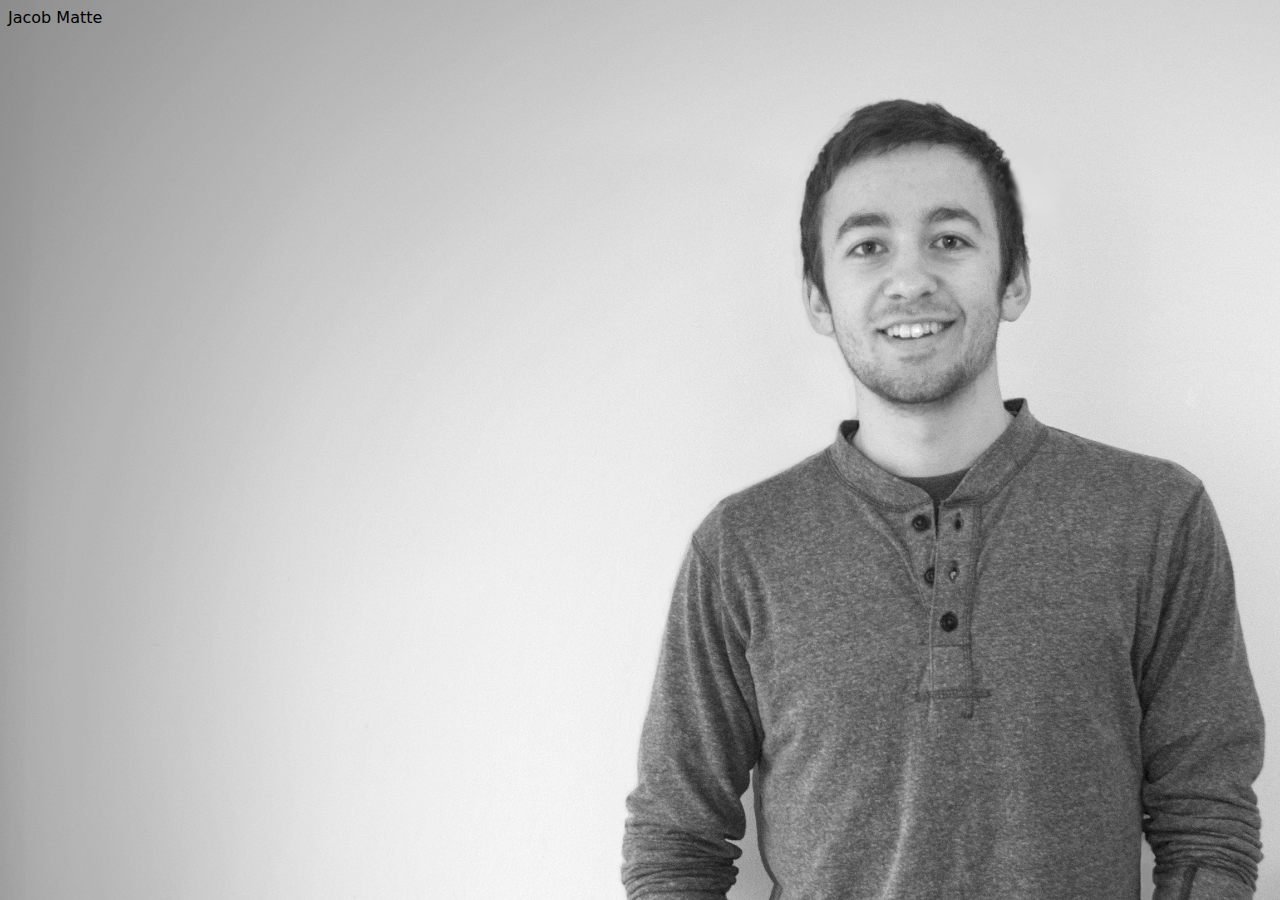
==== portfolio.html @ 139ab12e "Linked portfolio page to index page" ====
<!doctype html>
<html>
<head>
	<meta charset="UTF-8">
	<title>Responsive Portfolio Page</title>
	<link href="css/general.css" rel="stylesheet">
</head>

<body>
	
	<header><a href="index.html">Jacob Matte</a></header>
	
</body>
</html>
---- css/general.css ----
@charset "UTF-8";
/* CSS Document */

body {
	font-family: "Lucida Grande", "Lucida Sans Unicode", "Lucida Sans", "DejaVu Sans", Verdana, sans-serif;
}

article {
	padding: .25em;
}

h1 {
	font-size: 2em;
	margin: .5em 0;
}

figure {
	margin: 0;
}

.photo {
	width: 100%;
}

p {
	font-size: .85em;
	line-height: 1.5em;
}

a,
a:link,
a:visited {
	font-size: 1em;
	color: #000;
	text-decoration: none;
}

a:hover,
a:focus,
a:active {
	color: #333;
}

.social {
	margin-top: .5em;
	margin-right: .3em;
}

@media only screen and (min-width: 30em) {
	
	article {
		padding: 1em;
	}
}

	
@media only screen and (min-width: 40em) {
	
	body {
		background-image: url(../images/jmphoto3.jpg);
		background-repeat: no-repeat;
		background-size: 100%;
	}
	
	article {
		padding: 2em;
	}
	
	figure {
		display: none;
	}
	
	p {
		max-width: 40%;
		line-height: 1.75em;
	}
}

@media only screen and (min-width: 62em) {
	article {
		padding: 4em;
	}
	
	h1 {
		font-size: 3em;
	}
	
	p {
		font-size: 1em;
		max-width: 45%;
	}
	
	.social {
		margin-top: .75em;	
	}
}

@media only screen and (min-width: 80em) {
	article {
		padding: 5em;
	}
}

@media only screen and (min-width: 100em) {	
	article {
		padding: 6em;
	}
	
	h1 {
		font-size: 3.5em;
	}
	
	p {
		font-size: 1.25em;	
		max-width: 45%;
	}
	
	.social {
		margin-top: 1em;
	}
}
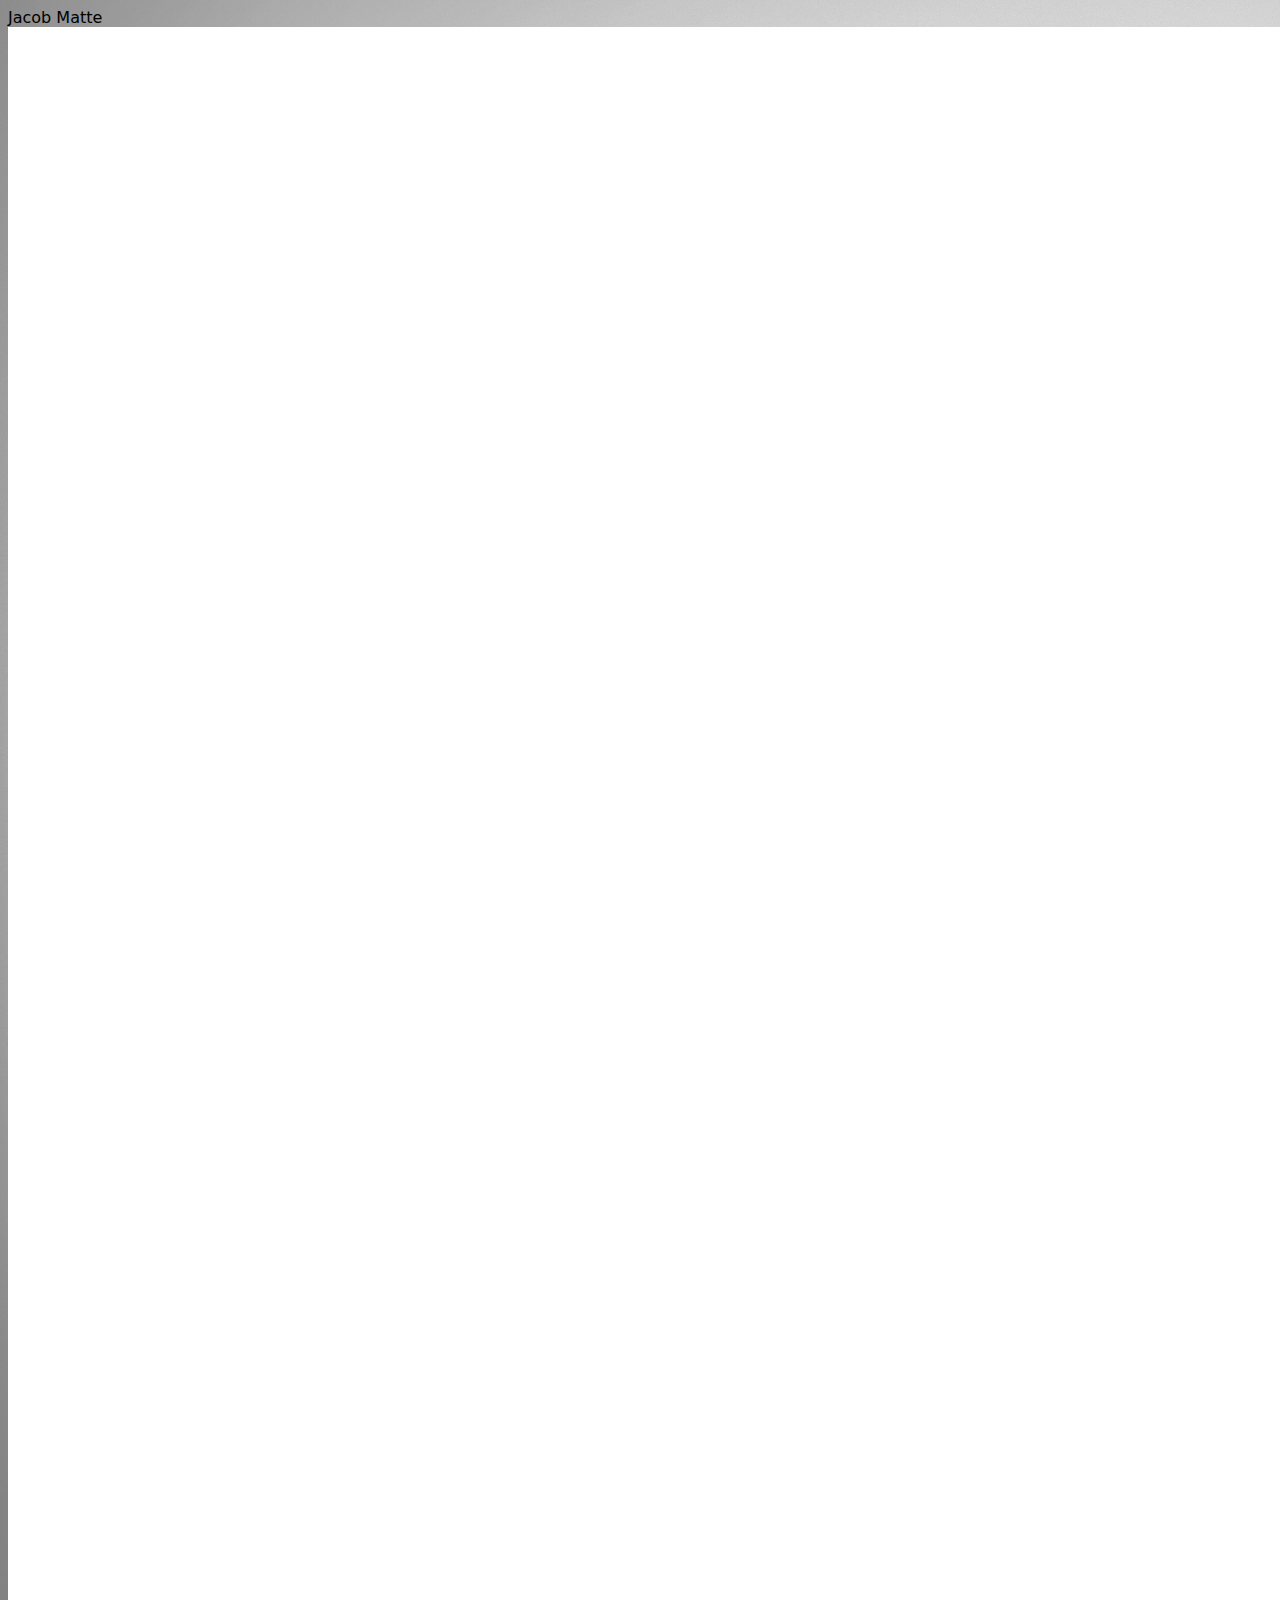
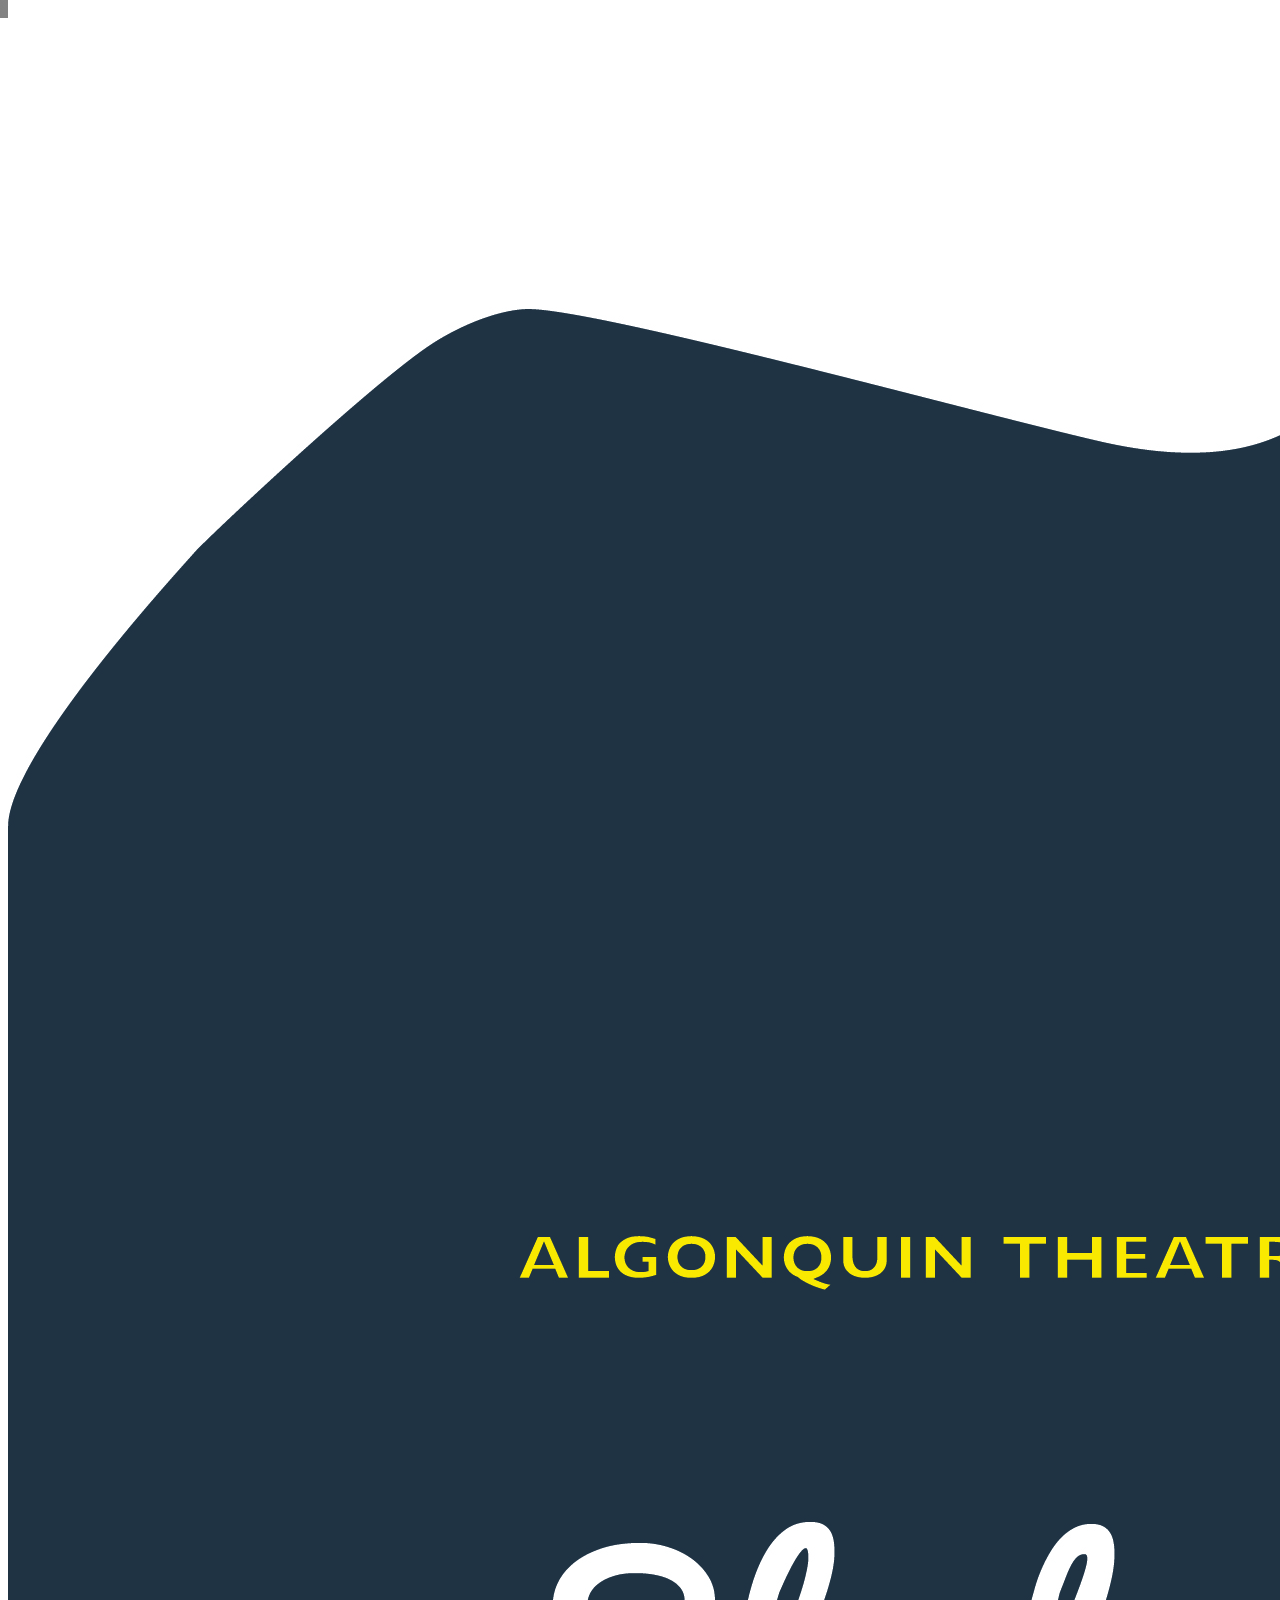
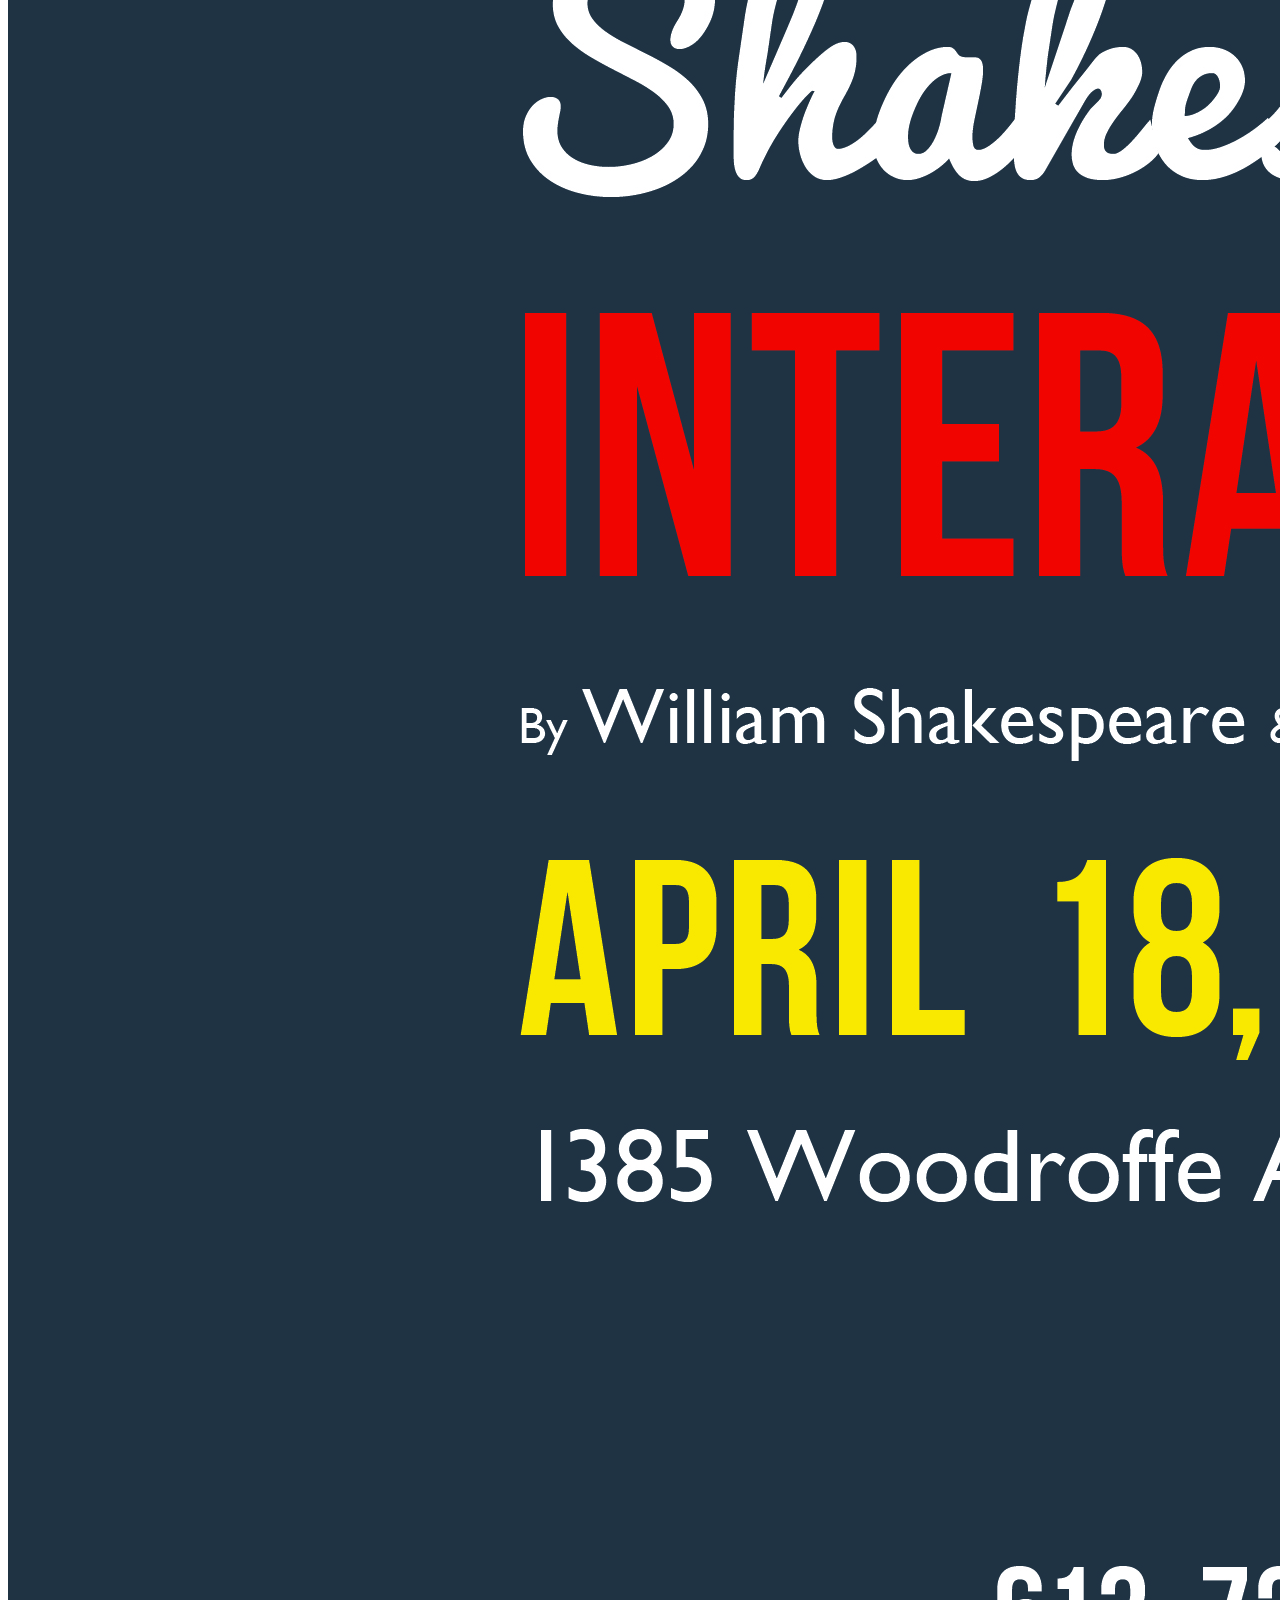
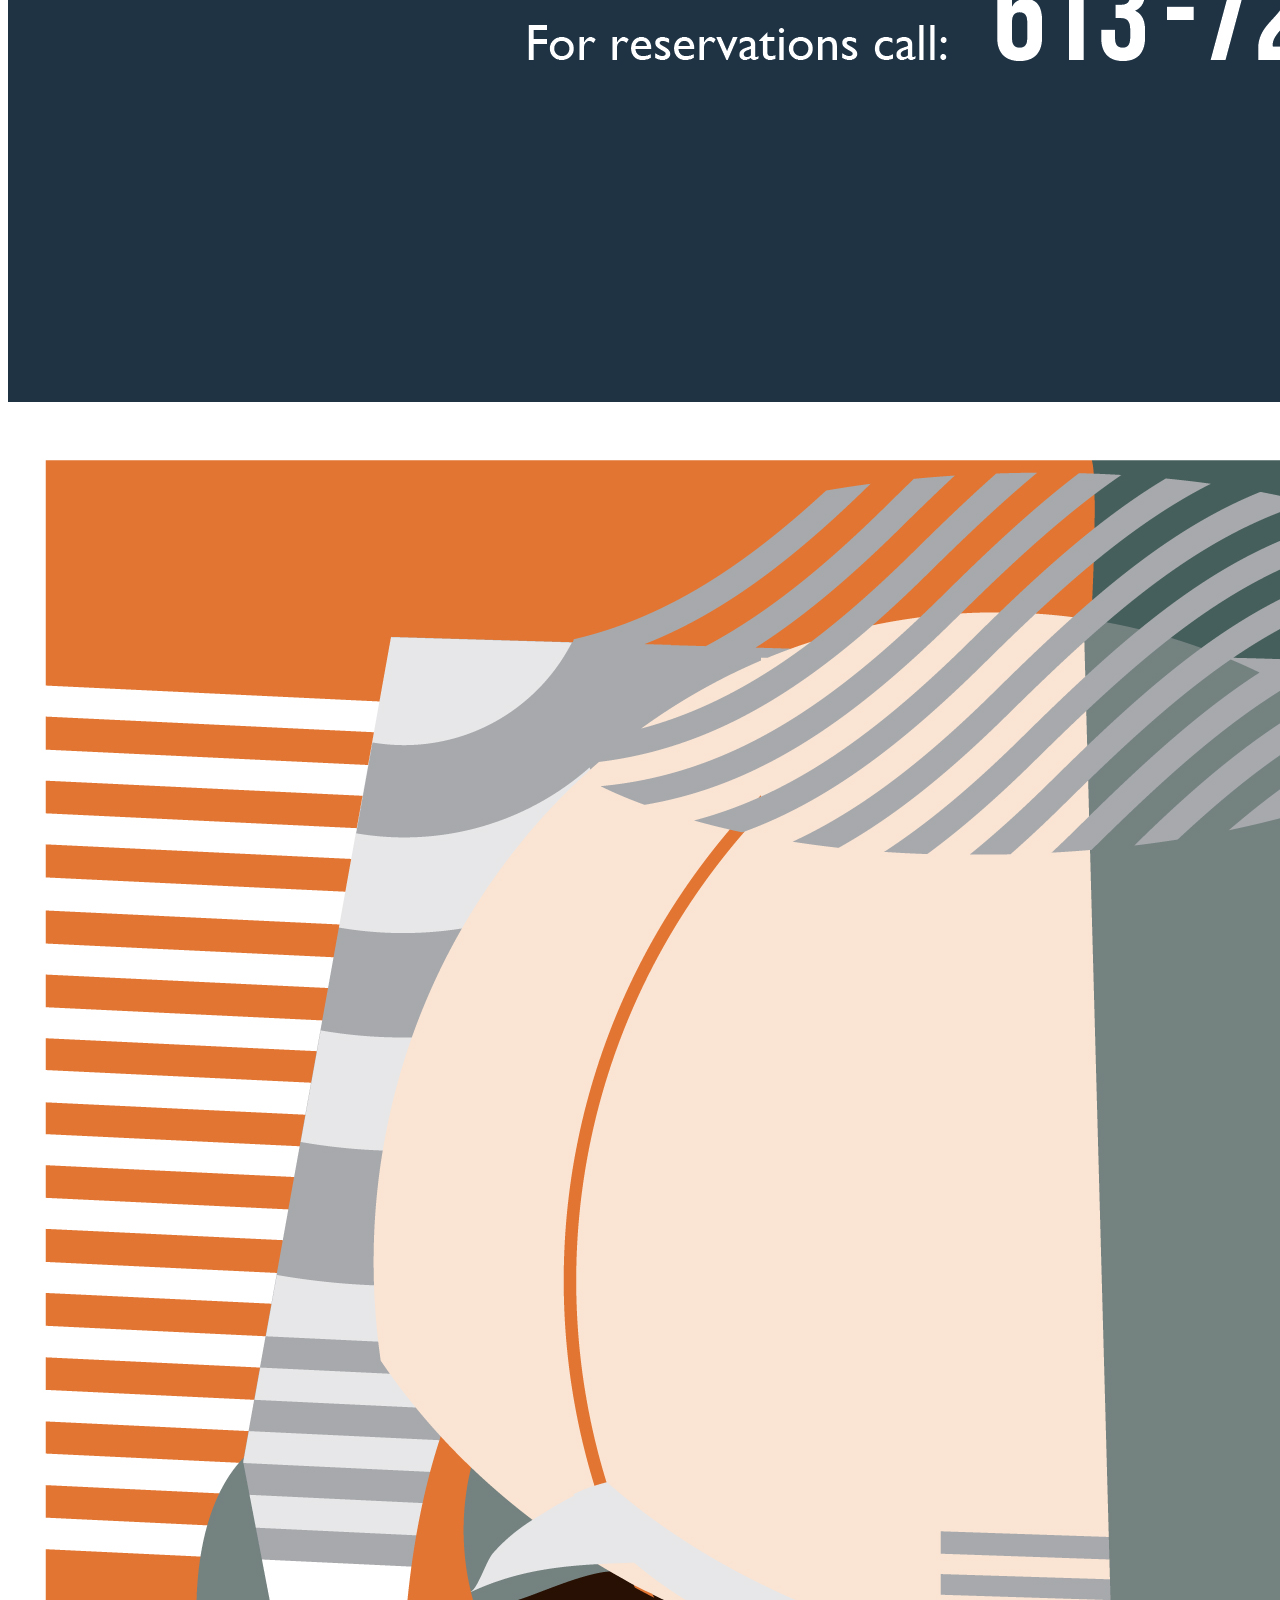
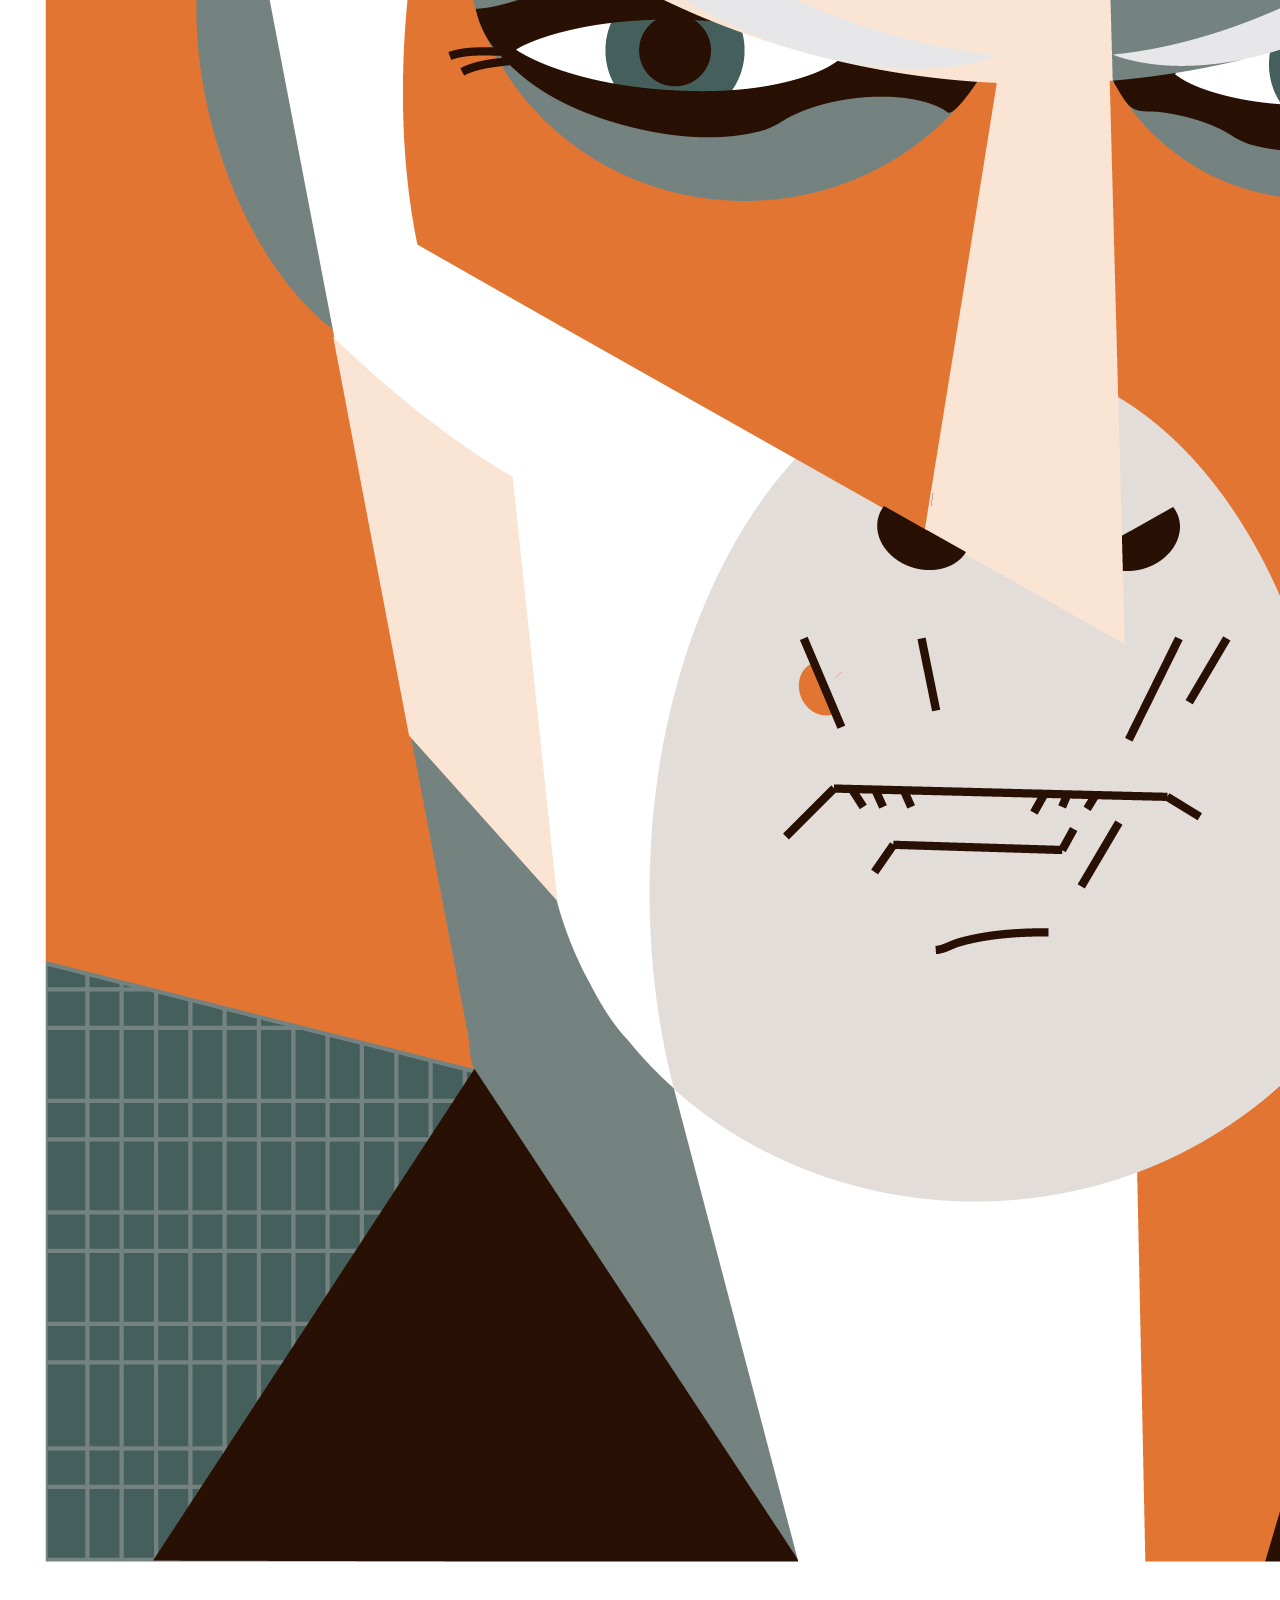
==== commit 6c8aee46: "Added content (portfolio)" ====
--- a/portfolio.html
+++ b/portfolio.html
@@ -10,5 +10,17 @@
 	
 	<header><a href="index.html">Jacob Matte</a></header>
 	
+	<div class="circus">
+		<img src="images/circus.jpg" alt="" class="circus">
+	</div>
+	
+	<div class="info">
+		<img src="images/infographic.jpg" alt="" class="info">
+	</div>
+	
+	<div class="clint">
+		<img src="images/clint.jpg" alt="" class="clint">
+	</div>
+	
 </body>
 </html>
